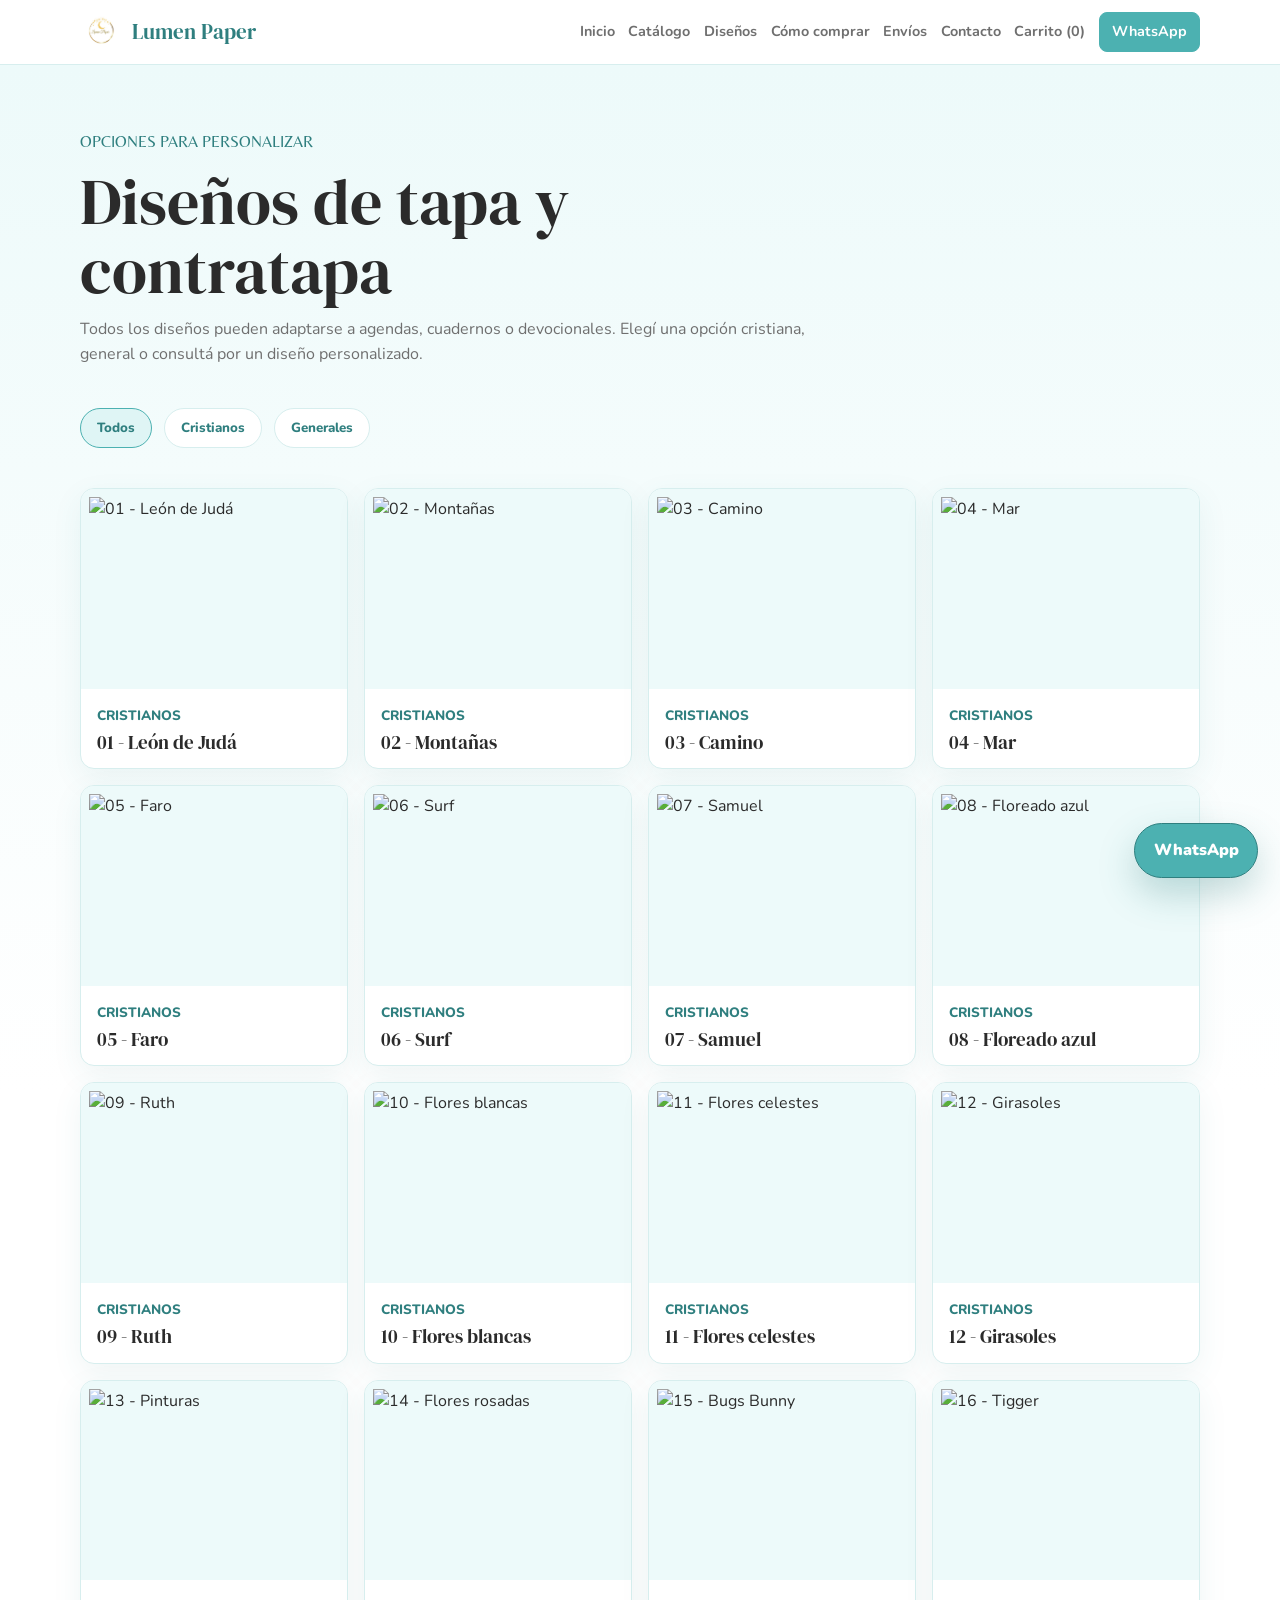
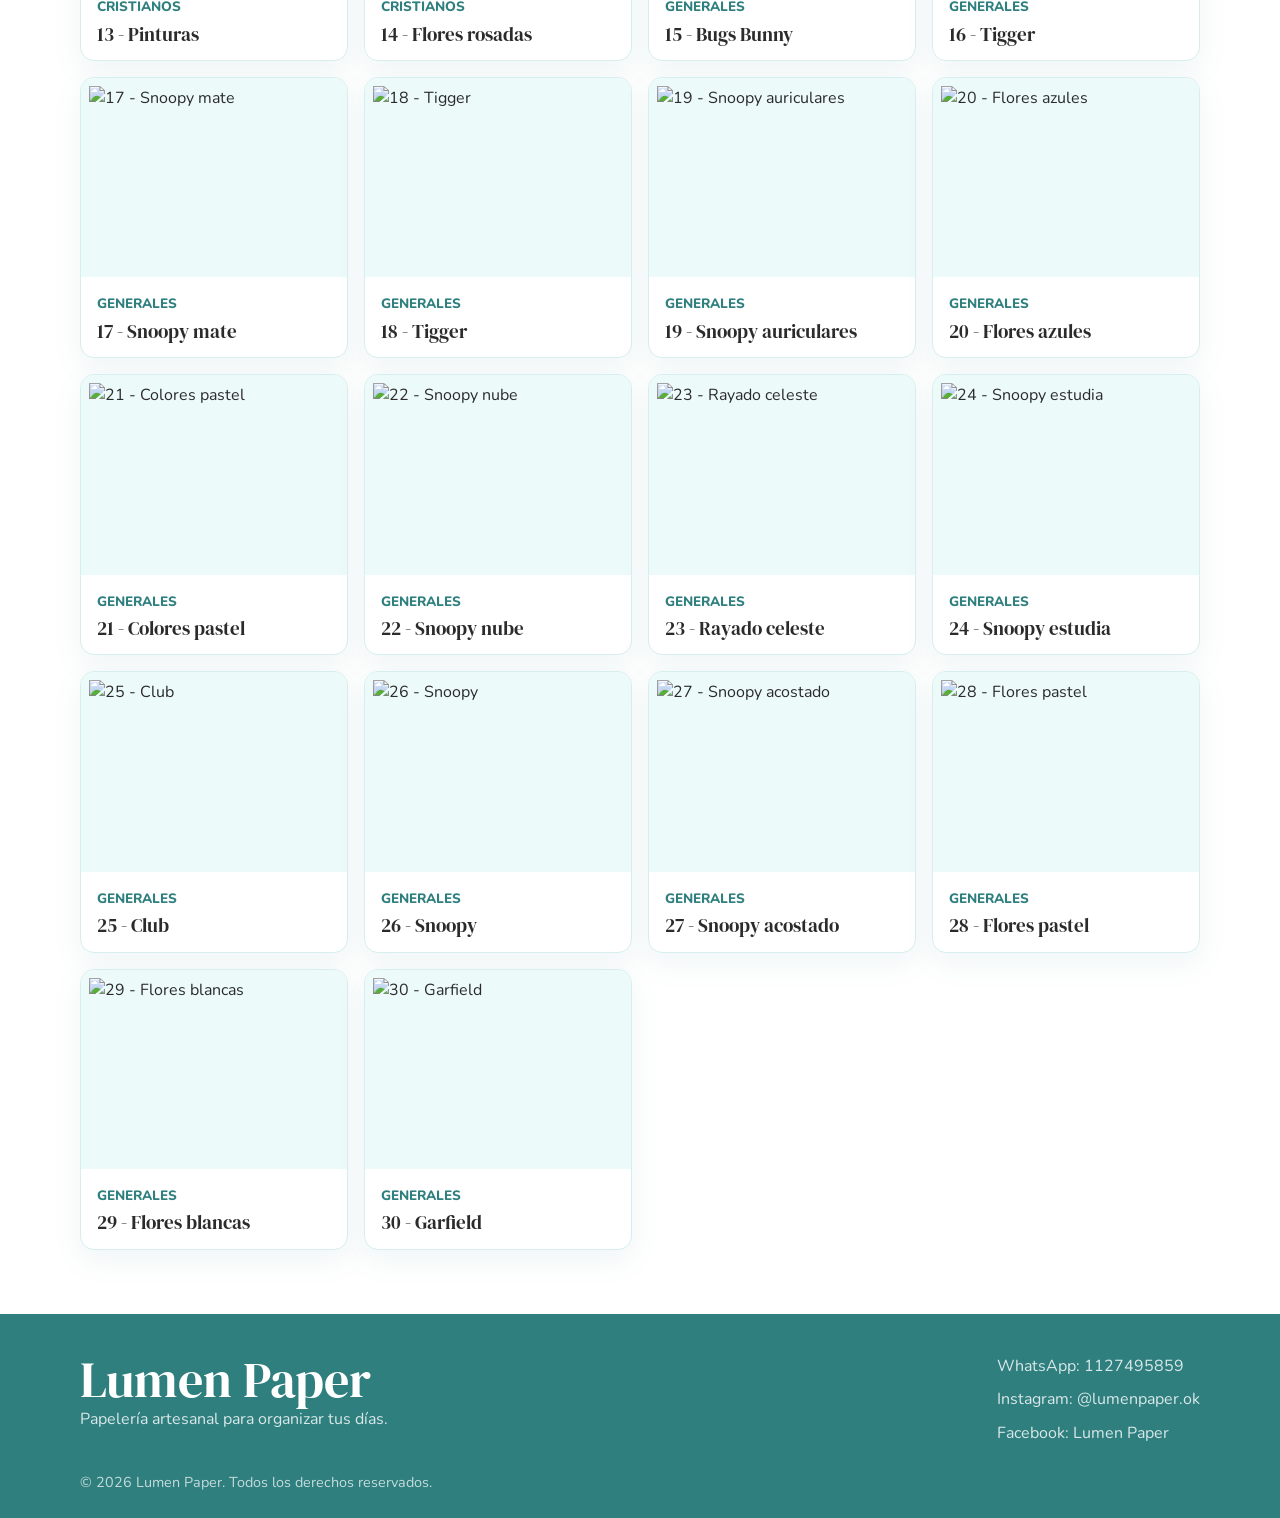
==== disenos.html @ 603aceae "feat(web): agregar disenos, carrito y mejoras de compra" ====
<!DOCTYPE html>
<html lang="es">
  <head>
    <meta charset="UTF-8" />
    <meta name="viewport" content="width=device-width, initial-scale=1.0" />
    <title>Diseños de tapa y contratapa | Lumen Paper</title>
    <meta
      name="description"
      content="Galería de diseños de tapa y contratapa de Lumen Paper para agendas, cuadernos y devocionales personalizados."
    />
    <meta name="author" content="Lumen Paper" />
    <meta property="og:title" content="Diseños de tapa y contratapa | Lumen Paper" />
    <meta
      property="og:description"
      content="Conocé los diseños cristianos y generales disponibles para personalizar productos de Lumen Paper."
    />
    <meta property="og:type" content="website" />
    <meta property="og:image" content="assets/img/marca/logo-lumen-paper.png" />
    <link rel="preconnect" href="https://fonts.googleapis.com" />
    <link rel="preconnect" href="https://fonts.gstatic.com" crossorigin />
    <link
      href="https://fonts.googleapis.com/css2?family=Belleza&family=DM+Serif+Display:ital@0;1&family=Nunito:wght@400;500;600;700&display=swap"
      rel="stylesheet"
    />
    <link rel="icon" href="assets/img/marca/logo-lumen-paper.png" type="image/png" />
    <link rel="stylesheet" href="css/styles.css" />
  </head>
  <body>
    <header class="site-header">
      <div class="container header-content">
        <a class="brand" href="index.html#inicio" aria-label="Ir al inicio">
          <img
            class="brand-logo"
            src="assets/img/marca/logo-lumen-paper.png"
            alt="Logo de Lumen Paper"
          />
          <span>Lumen Paper</span>
        </a>

        <button
          class="nav-toggle"
          id="navToggle"
          type="button"
          aria-label="Abrir menú de navegación"
          aria-expanded="false"
          aria-controls="mainNav"
        >
          ☰
        </button>

        <nav class="main-nav" id="mainNav" aria-label="Navegación principal">
          <a href="index.html#inicio">Inicio</a>
          <a href="index.html#catalogo">Catálogo</a>
          <a href="disenos.html">Diseños</a>
          <a href="index.html#como-comprar">Cómo comprar</a>
          <a href="index.html#envios">Envíos</a>
          <a href="#contacto">Contacto</a>
          <a href="index.html#carrito">Carrito (<span class="cart-count-inline">0</span>)</a>
          <a class="nav-whatsapp" id="headerWhatsapp" href="#" target="_blank" rel="noopener">WhatsApp</a>
        </nav>
      </div>
    </header>

    <main>
      <section class="designs-page-section">
        <div class="container">
          <div class="section-heading">
            <p class="eyebrow">Opciones para personalizar</p>
            <h1>Diseños de tapa y contratapa</h1>
            <p>
              Todos los diseños pueden adaptarse a agendas, cuadernos o devocionales.
              Elegí una opción cristiana, general o consultá por un diseño personalizado.
            </p>
          </div>

          <div class="filters" id="designFilters" aria-label="Filtros por diseño"></div>
          <div class="designs-grid designs-grid-compact" id="designsGrid" aria-live="polite"></div>
        </div>
      </section>
    </main>

    <footer class="site-footer" id="contacto">
      <div class="container footer-content">
        <div>
          <h2>Lumen Paper</h2>
          <p>Papelería artesanal para organizar tus días.</p>
        </div>
        <ul class="footer-links" aria-label="Redes y contacto">
          <li><a id="footerWhatsapp" href="#" target="_blank" rel="noopener">WhatsApp: 1127495859</a></li>
          <li><a href="https://www.instagram.com/lumenpaper.ok" target="_blank" rel="noopener">Instagram: @lumenpaper.ok</a></li>
          <li><a href="https://www.facebook.com/search/top?q=Lumen%20Paper" target="_blank" rel="noopener">Facebook: Lumen Paper</a></li>
        </ul>
      </div>
      <p class="copyright">© 2026 Lumen Paper. Todos los derechos reservados.</p>
    </footer>

    <div
      class="design-lightbox"
      id="designLightbox"
      role="dialog"
      aria-modal="true"
      aria-labelledby="designLightboxTitle"
      aria-hidden="true"
    >
      <div class="design-lightbox-overlay" id="designLightboxOverlay"></div>
      <div class="design-lightbox-panel" role="document">
        <button
          class="modal-close design-lightbox-close"
          id="designLightboxClose"
          type="button"
          aria-label="Cerrar imagen de diseño"
        >
          Cerrar
        </button>
        <img class="design-lightbox-image" id="designLightboxImage" src="" alt="" />
        <div class="design-lightbox-content">
          <p class="product-category" id="designLightboxCategory"></p>
          <h2 id="designLightboxTitle"></h2>
        </div>
      </div>
    </div>

    <a class="floating-whatsapp" id="floatingWhatsapp" href="#" target="_blank" rel="noopener" aria-label="Consultar por WhatsApp">
      WhatsApp
    </a>

    <script src="data/disenos.js"></script>
    <script src="js/main.js"></script>
  </body>
</html>
---- css/styles.css ----
:root {
  --color-primary: #4cb1b1;
  --color-primary-light: #dff5f5;
  --color-primary-soft: #edfafa;
  --color-primary-dark: #2f7f7f;
  --color-background: #ffffff;
  --color-surface: #f8fefe;
  --color-text: #2b2b2b;
  --color-muted: #6f6f6f;
  --color-border: #d7eeee;
  --color-warm: #f9efe8;
  --font-title: "DM Serif Display", Georgia, serif;
  --font-accent: "Belleza", Arial, sans-serif;
  --font-body: "Nunito", Arial, sans-serif;
  --space-xs: 0.5rem;
  --space-sm: 0.75rem;
  --space-md: 1rem;
  --space-lg: 1.5rem;
  --space-xl: 2.5rem;
  --space-xxl: 4rem;
  --radius-sm: 8px;
  --radius-md: 14px;
  --shadow-soft: 0 18px 45px rgba(47, 127, 127, 0.12);
}

* {
  box-sizing: border-box;
  margin: 0;
  padding: 0;
}

html {
  scroll-behavior: smooth;
}

body {
  background: var(--color-background);
  color: var(--color-text);
  font-family: var(--font-body);
  line-height: 1.6;
}

img {
  display: block;
  max-width: 100%;
}

a {
  color: inherit;
  text-decoration: none;
}

.container {
  width: min(1120px, calc(100% - 32px));
  margin: 0 auto;
}

.site-header {
  position: sticky;
  top: 0;
  z-index: 10;
  background: rgba(255, 255, 255, 0.94);
  border-bottom: 1px solid var(--color-border);
  backdrop-filter: blur(12px);
}

.header-content {
  display: flex;
  align-items: center;
  justify-content: space-between;
  gap: var(--space-md);
  min-height: 64px;
}

.brand {
  flex-shrink: 0;
  display: inline-flex;
  align-items: center;
  gap: var(--space-sm);
  color: var(--color-primary-dark);
  font-family: var(--font-title);
  font-size: 1.32rem;
  line-height: 1;
  white-space: nowrap;
}

.brand-logo {
  width: 40px;
  height: 40px;
  object-fit: contain;
}

.main-nav {
  flex: 1;
  display: flex;
  align-items: center;
  justify-content: flex-end;
  gap: 0.85rem;
  color: var(--color-muted);
  font-size: 0.9rem;
  font-weight: 700;
  white-space: nowrap;
}

.main-nav a:hover,
.main-nav a:focus,
.nav-cart-button:hover,
.nav-cart-button:focus {
  color: var(--color-primary-dark);
}

.nav-cart-button {
  display: inline-flex;
  align-items: center;
  justify-content: center;
  min-height: 36px;
  padding: 0.45rem 0.75rem;
  border: 1px solid var(--color-border);
  border-radius: var(--radius-sm);
  background: #ffffff;
  color: var(--color-primary-dark);
  cursor: pointer;
  font-family: var(--font-body);
  font-size: 0.9rem;
  font-weight: 800;
  line-height: 1.2;
  white-space: nowrap;
}

.nav-cart-button:hover,
.nav-cart-button:focus {
  border-color: var(--color-primary);
  background: var(--color-primary-soft);
}

.nav-whatsapp {
  display: inline-flex;
  align-items: center;
  justify-content: center;
  min-height: 36px;
  padding: 0.45rem 0.75rem;
  border: 1px solid var(--color-primary);
  border-radius: var(--radius-sm);
  background: var(--color-primary);
  color: #ffffff;
}

.nav-whatsapp:hover,
.nav-whatsapp:focus {
  background: var(--color-primary-dark);
  color: #ffffff;
}

.nav-toggle {
  display: none;
  min-width: 44px;
  min-height: 44px;
  border: 1px solid var(--color-border);
  border-radius: var(--radius-sm);
  background: #ffffff;
  color: var(--color-primary-dark);
  cursor: pointer;
  font-size: 1.6rem;
  line-height: 1;
}

.nav-toggle:hover,
.nav-toggle:focus {
  border-color: var(--color-primary);
  background: var(--color-primary-soft);
}

.button {
  display: inline-flex;
  align-items: center;
  justify-content: center;
  min-height: 46px;
  padding: 0.75rem 1.25rem;
  border: 1px solid var(--color-primary);
  border-radius: var(--radius-sm);
  background: var(--color-primary);
  color: #ffffff;
  font-weight: 800;
  line-height: 1.2;
  text-align: center;
  transition: transform 0.2s ease, box-shadow 0.2s ease, background 0.2s ease;
}

.button:hover,
.button:focus {
  background: var(--color-primary-dark);
  box-shadow: var(--shadow-soft);
  transform: translateY(-1px);
}

.button-secondary {
  background: #ffffff;
  color: var(--color-primary-dark);
}

.button-secondary:hover,
.button-secondary:focus {
  background: var(--color-primary-soft);
}

.button-small {
  min-height: 40px;
  padding: 0.55rem 0.9rem;
  font-size: 0.92rem;
}

.hero {
  background: linear-gradient(180deg, var(--color-primary-soft), #ffffff);
  padding: var(--space-xxl) 0;
}

.hero-content {
  display: grid;
  grid-template-columns: 1.05fr 0.95fr;
  align-items: center;
  gap: var(--space-xl);
}

.eyebrow {
  margin-bottom: var(--space-sm);
  color: var(--color-primary-dark);
  font-family: var(--font-accent);
  font-size: 1rem;
  letter-spacing: 0;
  text-transform: uppercase;
}

h1,
h2,
h3 {
  color: var(--color-text);
  font-family: var(--font-title);
  font-weight: 400;
  line-height: 1.08;
}

h1 {
  max-width: 720px;
  font-size: clamp(2.65rem, 7vw, 5.8rem);
}

h2 {
  font-size: clamp(2rem, 4vw, 3.1rem);
}

h3 {
  font-size: 1.55rem;
}

.hero-description {
  max-width: 650px;
  margin-top: var(--space-lg);
  color: var(--color-muted);
  font-size: 1.15rem;
}

.hero-actions {
  display: flex;
  flex-wrap: wrap;
  gap: var(--space-md);
  margin-top: var(--space-xl);
}

.hero-image-wrap {
  overflow: hidden;
  border: 1px solid var(--color-border);
  border-radius: var(--radius-md);
  background: var(--color-warm);
  box-shadow: var(--shadow-soft);
}

.hero-image {
  width: 100%;
  aspect-ratio: 4 / 5;
  object-fit: cover;
}

.designs-section,
.designs-summary-section,
.designs-page-section,
.catalog-section,
.custom-section,
.buy-section,
.shipping-section,
.about-section {
  padding: var(--space-xxl) 0;
}

.section-heading {
  max-width: 760px;
  margin-bottom: var(--space-xl);
}

.section-heading p:last-child {
  margin-top: var(--space-sm);
  color: var(--color-muted);
}

.filters {
  display: flex;
  flex-wrap: wrap;
  gap: var(--space-sm);
  margin-bottom: var(--space-xl);
}

.filter-button {
  min-height: 40px;
  padding: 0.55rem 1rem;
  border: 1px solid var(--color-border);
  border-radius: 999px;
  background: #ffffff;
  color: var(--color-primary-dark);
  cursor: pointer;
  font-family: var(--font-body);
  font-weight: 800;
}

.filter-button.active,
.filter-button:hover,
.filter-button:focus {
  border-color: var(--color-primary);
  background: var(--color-primary-light);
}

.designs-grid,
.products-grid {
  display: grid;
  grid-template-columns: repeat(3, minmax(0, 1fr));
  gap: var(--space-lg);
}

.design-card,
.product-card {
  display: flex;
  flex-direction: column;
  overflow: hidden;
  border: 1px solid var(--color-border);
  border-radius: var(--radius-md);
  background: #ffffff;
  cursor: pointer;
  box-shadow: 0 10px 30px rgba(47, 127, 127, 0.08);
  transition: border-color 0.2s ease, box-shadow 0.2s ease, transform 0.2s ease;
}

.design-card:hover,
.product-card:hover,
.product-card:focus {
  border-color: var(--color-primary);
  box-shadow: var(--shadow-soft);
  outline: none;
  transform: translateY(-2px);
}

.design-image,
.product-image {
  width: 100%;
  aspect-ratio: 4 / 3;
  background: var(--color-primary-soft);
  object-fit: cover;
}

.design-image {
  aspect-ratio: 3 / 4;
  object-fit: contain;
  padding: var(--space-sm);
}

.design-content,
.product-content {
  display: flex;
  flex: 1;
  flex-direction: column;
  gap: var(--space-sm);
  padding: var(--space-lg);
}

.product-category {
  color: var(--color-primary-dark);
  font-size: 0.85rem;
  font-weight: 800;
  text-transform: uppercase;
}

.product-description {
  color: var(--color-muted);
}

.product-price {
  margin-top: auto;
  color: var(--color-text);
  font-weight: 800;
}

.product-card .button {
  margin-top: var(--space-sm);
  width: 100%;
}

.design-content p:last-child {
  color: var(--color-muted);
}

.designs-summary-section {
  background: linear-gradient(180deg, #ffffff, var(--color-primary-soft));
}

.designs-summary {
  display: flex;
  align-items: center;
  justify-content: space-between;
  gap: var(--space-xl);
  padding: var(--space-xl);
  border: 1px solid var(--color-border);
  border-radius: var(--radius-md);
  background: rgba(255, 255, 255, 0.9);
  box-shadow: 0 10px 28px rgba(47, 127, 127, 0.07);
}

.designs-summary div {
  max-width: 760px;
}

.designs-summary p:not(.eyebrow) {
  margin-top: var(--space-sm);
  color: var(--color-muted);
}

.designs-summary .button {
  flex-shrink: 0;
}

.designs-page-section {
  background: linear-gradient(180deg, var(--color-primary-soft), #ffffff 36%);
}

.designs-page-section h1 {
  font-size: clamp(2.3rem, 5vw, 4.2rem);
}

.designs-grid-compact {
  grid-template-columns: repeat(4, minmax(0, 1fr));
  gap: var(--space-md);
}

.designs-grid-compact .design-image {
  aspect-ratio: 4 / 3;
  padding: var(--space-xs);
}

.designs-grid-compact .design-content {
  gap: 0.35rem;
  padding: var(--space-md);
}

.designs-grid-compact .design-content h3 {
  font-size: 1.18rem;
}

.designs-grid-compact .design-content p:last-child {
  display: none;
}

.cart-items {
  display: grid;
  gap: var(--space-md);
}

.empty-cart,
.cart-item,
.cart-summary,
.shipping-card {
  border: 1px solid var(--color-border);
  border-radius: var(--radius-md);
  background: rgba(255, 255, 255, 0.92);
  box-shadow: 0 10px 28px rgba(47, 127, 127, 0.07);
}

.empty-cart,
.cart-item,
.cart-summary {
  padding: var(--space-lg);
}

.empty-cart p,
.cart-item p,
.cart-note {
  color: var(--color-muted);
}

.cart-item {
  display: flex;
  justify-content: space-between;
  gap: var(--space-md);
}

.cart-item h3 {
  margin-bottom: var(--space-sm);
  font-size: 1.35rem;
}

.cart-remove-button {
  align-self: start;
}

.cart-summary {
  display: grid;
  gap: var(--space-md);
}

.cart-total {
  color: var(--color-primary-dark);
  font-size: 1.2rem;
  font-weight: 900;
}

.checkout-form {
  display: grid;
  gap: var(--space-sm);
  padding-top: var(--space-md);
  border-top: 1px solid var(--color-border);
}

.checkout-form h3 {
  font-size: 1.35rem;
}

.checkout-form-hidden {
  display: none;
}

.checkout-form label,
.select-option,
.quantity-option {
  display: grid;
  gap: 0.35rem;
  color: var(--color-primary-dark);
  font-weight: 800;
}

.checkout-form input,
.select-option select,
.quantity-option input {
  width: 100%;
  min-height: 44px;
  padding: 0.65rem 0.75rem;
  border: 1px solid var(--color-border);
  border-radius: var(--radius-sm);
  background: #ffffff;
  color: var(--color-text);
  font-family: var(--font-body);
  font-size: 1rem;
}

.checkout-form input:focus,
.select-option select:focus,
.quantity-option input:focus {
  border-color: var(--color-primary);
  outline: 2px solid var(--color-primary-light);
}

.form-message {
  min-height: 1.5rem;
  color: var(--color-primary-dark);
  font-weight: 800;
}

.cart-modal {
  position: fixed;
  inset: 0;
  z-index: 32;
  display: none;
}

.cart-modal.is-open {
  display: block;
}

.cart-modal-overlay {
  position: absolute;
  inset: 0;
  background: rgba(43, 43, 43, 0.42);
}

.cart-modal-panel {
  position: absolute;
  top: 0;
  right: 0;
  z-index: 1;
  width: min(520px, 100%);
  height: 100%;
  overflow: auto;
  border-left: 1px solid var(--color-border);
  background: #ffffff;
  box-shadow: -18px 0 48px rgba(43, 43, 43, 0.18);
}

.cart-modal-body {
  display: grid;
  gap: var(--space-lg);
  padding: 0 var(--space-lg) var(--space-lg);
}

.cart-modal-heading {
  display: grid;
  gap: var(--space-xs);
}

.cart-modal-heading p:last-child {
  color: var(--color-muted);
}

.cart-actions {
  display: flex;
  flex-wrap: wrap;
  gap: var(--space-sm);
}

.modal-open {
  overflow: hidden;
}

.modal {
  position: fixed;
  inset: 0;
  z-index: 30;
  display: none;
  padding: var(--space-lg);
}

.modal.is-open {
  display: grid;
  place-items: center;
}

.modal-overlay {
  position: absolute;
  inset: 0;
  background: rgba(43, 43, 43, 0.42);
}

.modal-panel {
  position: relative;
  z-index: 1;
  width: min(1040px, 100%);
  max-height: min(88vh, 860px);
  overflow: auto;
  border: 1px solid var(--color-border);
  border-radius: var(--radius-md);
  background: #ffffff;
  box-shadow: 0 24px 70px rgba(43, 43, 43, 0.22);
}

.modal-close {
  position: sticky;
  top: var(--space-md);
  z-index: 2;
  display: block;
  margin: var(--space-md) var(--space-md) 0 auto;
  min-height: 40px;
  padding: 0.5rem 0.85rem;
  border: 1px solid var(--color-border);
  border-radius: var(--radius-sm);
  background: var(--color-primary-soft);
  color: var(--color-primary-dark);
  cursor: pointer;
  font-family: var(--font-body);
  font-weight: 800;
}

.modal-close:hover,
.modal-close:focus {
  border-color: var(--color-primary);
  background: var(--color-primary-light);
}

.modal-body {
  padding: 0 var(--space-xl) var(--space-xl);
}

.modal-layout {
  display: grid;
  grid-template-columns: 0.95fr 1.05fr;
  gap: var(--space-xl);
  align-items: start;
}

.modal-gallery {
  display: grid;
  gap: var(--space-md);
}

.modal-main-image {
  width: 100%;
  aspect-ratio: 4 / 5;
  border: 1px solid var(--color-border);
  border-radius: var(--radius-md);
  background: var(--color-primary-soft);
  object-fit: cover;
}

.modal-thumbnails {
  display: grid;
  grid-template-columns: repeat(5, minmax(0, 1fr));
  gap: var(--space-xs);
}

.modal-thumbnail {
  overflow: hidden;
  padding: 0;
  border: 2px solid transparent;
  border-radius: var(--radius-sm);
  background: var(--color-primary-soft);
  cursor: pointer;
}

.modal-thumbnail.active,
.modal-thumbnail:hover,
.modal-thumbnail:focus {
  border-color: var(--color-primary);
}

.modal-thumbnail img {
  width: 100%;
  aspect-ratio: 1;
  object-fit: cover;
}

.modal-detail {
  display: grid;
  gap: var(--space-md);
}

.product-options {
  display: grid;
  gap: var(--space-md);
  padding: var(--space-lg);
  border: 1px solid var(--color-border);
  border-radius: var(--radius-md);
  background: var(--color-surface);
}

.option-group {
  display: grid;
  gap: var(--space-sm);
  border: 0;
}

.option-group legend {
  margin-bottom: var(--space-sm);
  color: var(--color-primary-dark);
  font-weight: 900;
}

.radio-option {
  display: flex;
  align-items: center;
  gap: var(--space-sm);
  min-height: 42px;
  padding: 0.6rem 0.75rem;
  border: 1px solid var(--color-border);
  border-radius: var(--radius-sm);
  background: #ffffff;
  color: var(--color-text);
  font-weight: 700;
}

.radio-option input {
  accent-color: var(--color-primary);
}

.price-box {
  display: grid;
  gap: 0.25rem;
  padding: var(--space-md);
  border-radius: var(--radius-sm);
  background: #ffffff;
  color: var(--color-text);
  font-weight: 900;
}

.modal-description {
  color: var(--color-muted);
}

.modal-info-block {
  padding-top: var(--space-md);
  border-top: 1px solid var(--color-border);
}

.modal-info-block h3 {
  margin-bottom: var(--space-xs);
  font-size: 1.25rem;
}

.modal-info-block ul {
  display: grid;
  gap: 0.25rem;
  padding-left: 1.1rem;
  color: var(--color-muted);
}

.modal-info-block p {
  color: var(--color-muted);
}

.modal-buy-button {
  width: fit-content;
}

.add-cart-modal {
  position: fixed;
  inset: 0;
  z-index: 34;
  display: none;
  padding: var(--space-lg);
}

.add-cart-modal.is-open {
  display: grid;
  place-items: center;
}

.add-cart-modal-overlay {
  position: absolute;
  inset: 0;
  background: rgba(43, 43, 43, 0.34);
}

.add-cart-modal-panel {
  position: relative;
  z-index: 1;
  display: grid;
  gap: var(--space-lg);
  width: min(420px, 100%);
  padding: var(--space-xl);
  border: 1px solid var(--color-border);
  border-radius: var(--radius-md);
  background: #ffffff;
  box-shadow: 0 22px 62px rgba(43, 43, 43, 0.2);
  text-align: center;
}

.add-cart-modal-panel h2 {
  color: var(--color-primary-dark);
  font-size: clamp(1.65rem, 5vw, 2.25rem);
}

.add-cart-modal-actions {
  display: grid;
  grid-template-columns: 1fr 1fr;
  gap: var(--space-sm);
}

.design-lightbox {
  position: fixed;
  inset: 0;
  z-index: 35;
  display: none;
  padding: var(--space-lg);
}

.design-lightbox.is-open {
  display: grid;
  place-items: center;
}

.design-lightbox-overlay {
  position: absolute;
  inset: 0;
  background: rgba(43, 43, 43, 0.46);
}

.design-lightbox-panel {
  position: relative;
  z-index: 1;
  display: grid;
  width: min(760px, 100%);
  max-height: 90vh;
  overflow: auto;
  border: 1px solid var(--color-border);
  border-radius: var(--radius-md);
  background: #ffffff;
  box-shadow: 0 24px 70px rgba(43, 43, 43, 0.24);
}

.design-lightbox-close {
  position: absolute;
  top: var(--space-md);
  right: var(--space-md);
  margin: 0;
}

.design-lightbox-image {
  width: 100%;
  max-height: 72vh;
  padding: var(--space-lg);
  background: var(--color-primary-soft);
  object-fit: contain;
}

.design-lightbox-content {
  display: grid;
  gap: var(--space-xs);
  padding: 0 var(--space-lg) var(--space-lg);
}

.custom-section {
  background: linear-gradient(180deg, #ffffff, var(--color-primary-soft));
}

.custom-content {
  display: grid;
  grid-template-columns: 1fr 1fr;
  gap: var(--space-xl);
  align-items: center;
}

.custom-text {
  display: grid;
  gap: var(--space-md);
}

.custom-text p {
  color: var(--color-muted);
}

.custom-text .button {
  width: fit-content;
  margin-top: var(--space-sm);
}

.custom-options {
  display: grid;
  grid-template-columns: repeat(2, minmax(0, 1fr));
  gap: var(--space-md);
}

.custom-option {
  min-height: 92px;
  display: flex;
  align-items: center;
  padding: var(--space-lg);
  border: 1px solid var(--color-border);
  border-radius: var(--radius-md);
  background: rgba(255, 255, 255, 0.86);
  color: var(--color-primary-dark);
  font-weight: 800;
  box-shadow: 0 10px 28px rgba(47, 127, 127, 0.07);
}

.floating-whatsapp {
  position: fixed;
  right: 22px;
  bottom: 22px;
  z-index: 20;
  display: inline-flex;
  align-items: center;
  justify-content: center;
  min-height: 52px;
  padding: 0.85rem 1.15rem;
  border: 1px solid var(--color-primary-dark);
  border-radius: 999px;
  background: var(--color-primary);
  color: #ffffff;
  font-weight: 900;
  box-shadow: 0 16px 36px rgba(47, 127, 127, 0.28);
  transition: transform 0.2s ease, background 0.2s ease, box-shadow 0.2s ease;
}

.floating-whatsapp:hover,
.floating-whatsapp:focus {
  background: var(--color-primary-dark);
  box-shadow: 0 18px 44px rgba(47, 127, 127, 0.34);
  outline: none;
  transform: translateY(-2px);
}

.buy-section {
  background: #ffffff;
}

.buy-steps {
  display: grid;
  grid-template-columns: repeat(5, minmax(0, 1fr));
  gap: var(--space-md);
}

.buy-step {
  display: grid;
  align-content: start;
  gap: var(--space-sm);
  min-height: 260px;
  padding: var(--space-lg);
  border: 1px solid var(--color-border);
  border-radius: var(--radius-md);
  background: var(--color-surface);
  box-shadow: 0 10px 28px rgba(47, 127, 127, 0.07);
}

.buy-step-number {
  display: inline-flex;
  align-items: center;
  justify-content: center;
  width: 42px;
  height: 42px;
  border-radius: 50%;
  background: var(--color-primary);
  color: #ffffff;
  font-weight: 900;
}

.buy-step h3 {
  font-size: 1.22rem;
}

.buy-step p {
  color: var(--color-muted);
}

.buy-section-button {
  margin-top: var(--space-xl);
}

.shipping-section {
  background: linear-gradient(180deg, #ffffff, var(--color-primary-soft));
}

.shipping-options {
  display: grid;
  grid-template-columns: repeat(2, minmax(0, 1fr));
  gap: var(--space-lg);
}

.shipping-card {
  display: grid;
  gap: var(--space-sm);
  padding: var(--space-lg);
}

.shipping-card h3 {
  color: var(--color-primary-dark);
  font-size: 1.4rem;
}

.shipping-card p {
  color: var(--color-muted);
}

.about-section {
  background: var(--color-surface);
}

.about-content {
  display: grid;
  grid-template-columns: 0.8fr 1.2fr;
  gap: var(--space-xl);
  align-items: start;
}

.about-content p:last-child {
  color: var(--color-muted);
  font-size: 1.1rem;
}

.site-footer {
  padding: var(--space-xl) 0 var(--space-lg);
  background: var(--color-primary-dark);
  color: #ffffff;
}

.footer-content {
  display: flex;
  justify-content: space-between;
  gap: var(--space-xl);
}

.footer-content h2 {
  color: #ffffff;
}

.footer-content p,
.footer-links {
  color: rgba(255, 255, 255, 0.82);
}

.footer-links {
  display: grid;
  gap: var(--space-xs);
  list-style: none;
}

.footer-links a:hover,
.footer-links a:focus {
  color: #ffffff;
  text-decoration: underline;
}

.copyright {
  width: min(1120px, calc(100% - 32px));
  margin: var(--space-lg) auto 0;
  color: rgba(255, 255, 255, 0.72);
  font-size: 0.9rem;
}

@media (max-width: 900px) {
  .header-content {
    display: grid;
    grid-template-columns: 1fr auto;
    padding: var(--space-md) 0;
  }

  .nav-toggle {
    display: inline-flex;
    align-items: center;
    justify-content: center;
  }

  .main-nav {
    grid-column: 1 / -1;
    display: none;
    width: 100%;
    padding: var(--space-md);
    border: 1px solid var(--color-border);
    border-radius: var(--radius-md);
    background: #ffffff;
    box-shadow: var(--shadow-soft);
    white-space: normal;
  }

  .main-nav.is-open {
    display: grid;
    gap: var(--space-sm);
  }

  .nav-cart-button,
  .nav-whatsapp {
    width: 100%;
  }

  .hero-content,
  .custom-content,
  .about-content,
  .modal-layout {
    grid-template-columns: 1fr;
  }

  .designs-grid,
  .products-grid {
    grid-template-columns: repeat(2, minmax(0, 1fr));
  }

  .designs-grid-compact {
    grid-template-columns: repeat(3, minmax(0, 1fr));
  }

  .designs-summary {
    align-items: flex-start;
    flex-direction: column;
  }

  .buy-steps {
    grid-template-columns: repeat(2, minmax(0, 1fr));
  }

  .buy-step {
    min-height: auto;
  }
}

@media (max-width: 620px) {
  .container {
    width: min(100% - 24px, 1120px);
  }

  .hero,
  .designs-section,
  .designs-summary-section,
  .designs-page-section,
  .catalog-section,
  .custom-section,
  .buy-section,
  .shipping-section,
  .about-section {
    padding: 3rem 0;
  }

  .brand {
    font-size: 1.35rem;
  }

  .hero-actions,
  .footer-content {
    flex-direction: column;
  }

  .designs-grid,
  .products-grid {
    grid-template-columns: 1fr;
  }

  .designs-grid-compact {
    grid-template-columns: repeat(2, minmax(0, 1fr));
  }

  .designs-summary {
    padding: var(--space-lg);
  }

  .designs-summary .button {
    width: 100%;
  }

  .cart-item {
    flex-direction: column;
  }

  .cart-remove-button,
  .checkout-form .button,
  .cart-actions .button {
    width: 100%;
  }

  .cart-modal-panel {
    width: 100%;
  }

  .cart-modal-body {
    padding: 0 var(--space-md) 6rem;
  }

  .shipping-options {
    grid-template-columns: 1fr;
  }

  .modal {
    padding: var(--space-sm);
  }

  .modal-panel {
    max-height: 92vh;
  }

  .modal-body {
    padding: 0 var(--space-md) var(--space-md);
  }

  .modal-thumbnails {
    grid-template-columns: repeat(4, minmax(0, 1fr));
  }

  .modal-buy-button {
    width: 100%;
  }

  .add-cart-modal {
    padding: var(--space-sm);
  }

  .add-cart-modal-panel {
    padding: var(--space-lg);
  }

  .add-cart-modal-actions {
    grid-template-columns: 1fr;
  }

  .design-lightbox {
    padding: var(--space-sm);
  }

  .design-lightbox-image {
    max-height: 68vh;
    padding: var(--space-md);
  }

  .custom-options {
    grid-template-columns: 1fr;
  }

  .custom-text .button {
    width: 100%;
  }

  .buy-steps {
    grid-template-columns: 1fr;
  }

  .buy-section-button {
    width: 100%;
  }

  .floating-whatsapp {
    right: 14px;
    bottom: 14px;
    min-height: 48px;
    padding: 0.75rem 1rem;
    font-size: 0.95rem;
  }
}
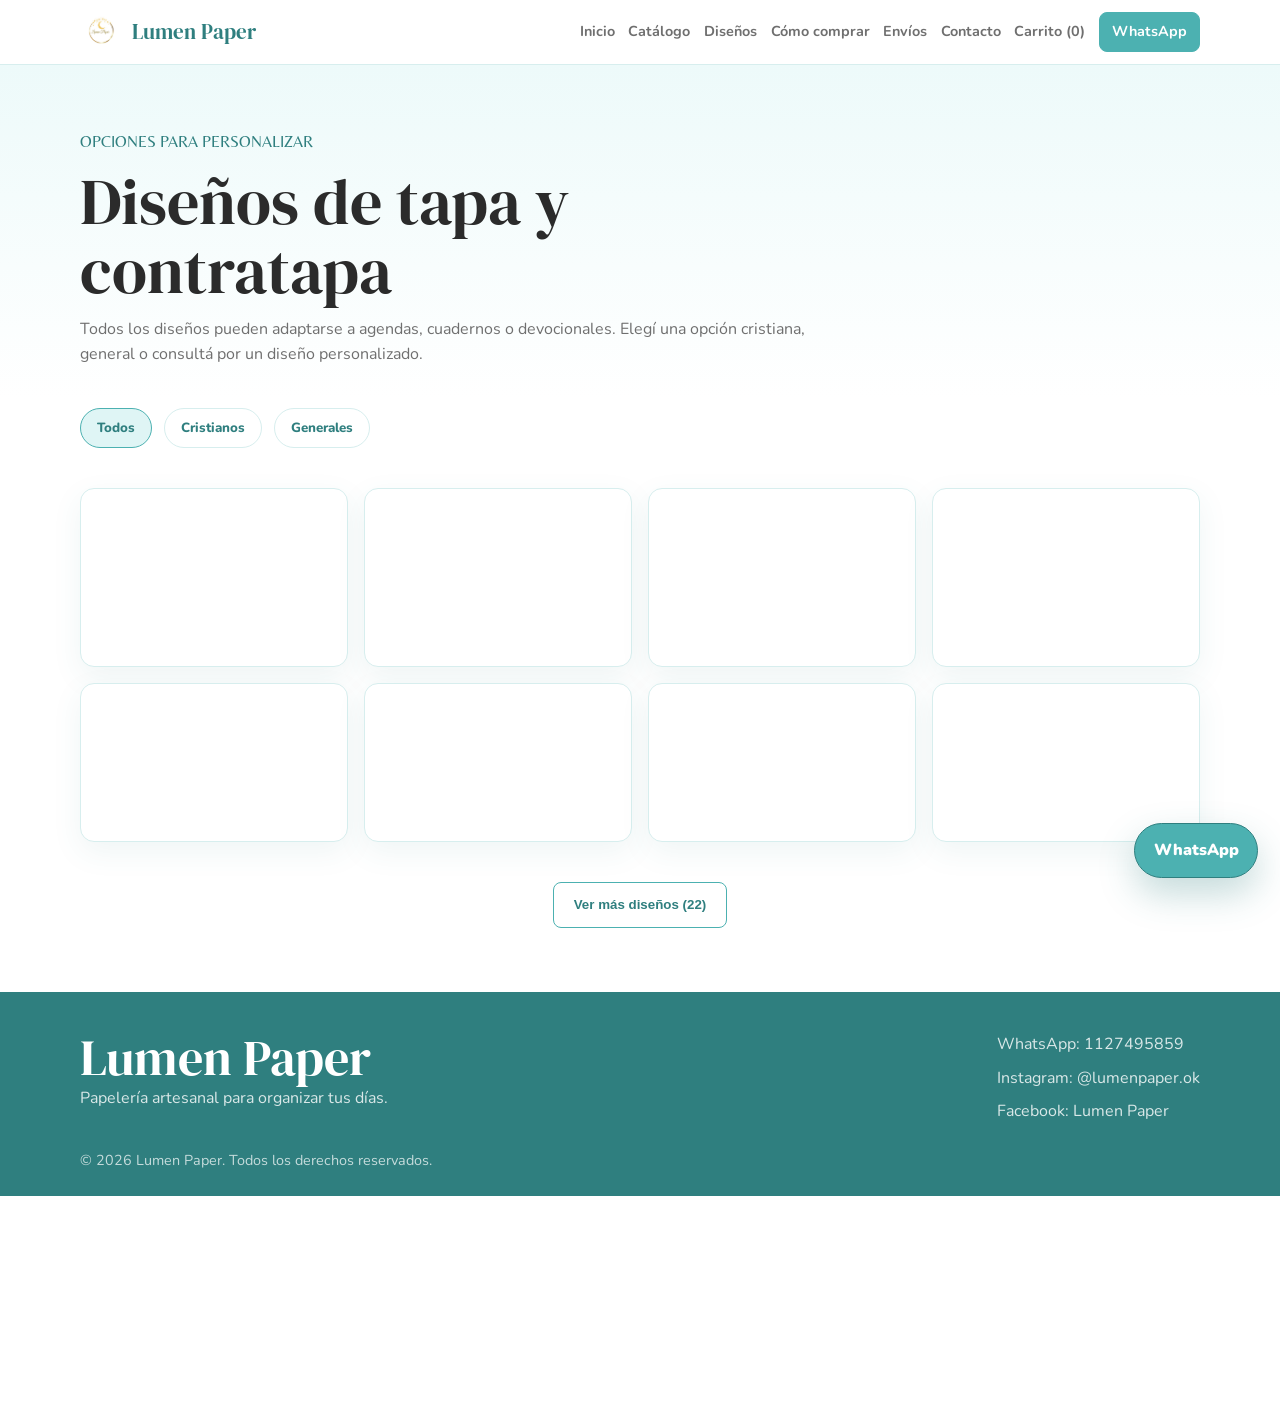
==== commit e85e5275: "perf(web): optimizar carga de imagenes" ====
--- a/disenos.html
+++ b/disenos.html
@@ -33,6 +33,7 @@
             class="brand-logo"
             src="assets/img/marca/logo-lumen-paper.png"
             alt="Logo de Lumen Paper"
+            decoding="async"
           />
           <span>Lumen Paper</span>
         </a>
@@ -75,6 +76,11 @@
 
           <div class="filters" id="designFilters" aria-label="Filtros por diseño"></div>
           <div class="designs-grid designs-grid-compact" id="designsGrid" aria-live="polite"></div>
+          <div class="designs-more">
+            <button class="button button-secondary" id="showMoreDesignsButton" type="button" hidden>
+              Ver más diseños
+            </button>
+          </div>
         </div>
       </section>
     </main>
@@ -112,7 +118,7 @@
         >
           Cerrar
         </button>
-        <img class="design-lightbox-image" id="designLightboxImage" src="" alt="" />
+        <img class="design-lightbox-image" id="designLightboxImage" src="" alt="" decoding="async" />
         <div class="design-lightbox-content">
           <p class="product-category" id="designLightboxCategory"></p>
           <h2 id="designLightboxTitle"></h2>
--- a/css/styles.css
+++ b/css/styles.css
@@ -42,6 +42,7 @@
 
 img {
   display: block;
+  height: auto;
   max-width: 100%;
 }
 
@@ -336,6 +337,8 @@
 
 .design-card,
 .product-card {
+  content-visibility: auto;
+  contain-intrinsic-size: 520px;
   display: flex;
   flex-direction: column;
   overflow: hidden;
@@ -462,6 +465,16 @@
 }
 
 .designs-grid-compact .design-content p:last-child {
+  display: none;
+}
+
+.designs-more {
+  display: flex;
+  justify-content: center;
+  margin-top: var(--space-xl);
+}
+
+.designs-more .button[hidden] {
   display: none;
 }
 
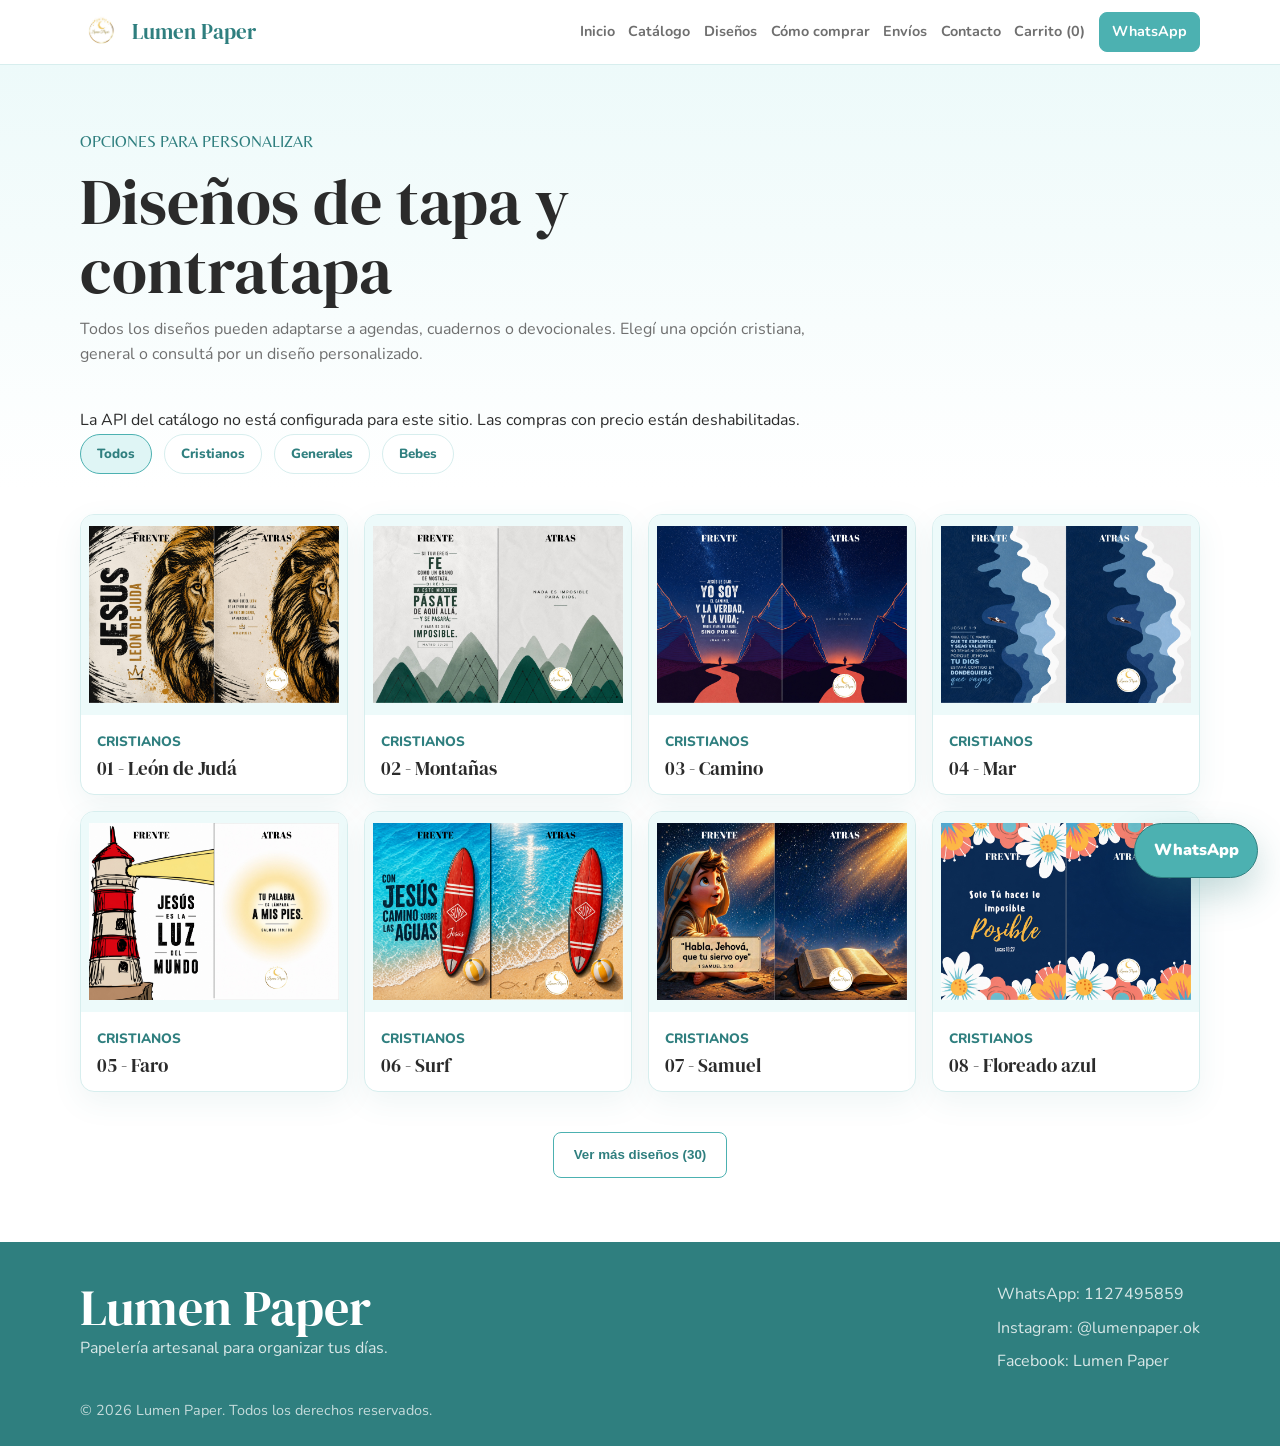
==== commit cb18853f: "feat: prepare frontend for production with payments disabled" ====
--- a/disenos.html
+++ b/disenos.html
@@ -1,6 +1,8 @@
 <!DOCTYPE html>
 <html lang="es">
   <head>
+  <base href="/" />
+  <link rel="canonical" href="https://www.lumenpaper.com.ar/disenos.html" />
     <meta charset="UTF-8" />
     <meta name="viewport" content="width=device-width, initial-scale=1.0" />
     <title>Diseños de tapa y contratapa | Lumen Paper</title>
@@ -33,6 +35,9 @@
             class="brand-logo"
             src="assets/img/marca/logo-lumen-paper.png"
             alt="Logo de Lumen Paper"
+            width="2750"
+            height="2750"
+            loading="eager"
             decoding="async"
           />
           <span>Lumen Paper</span>
@@ -55,7 +60,7 @@
           <a href="disenos.html">Diseños</a>
           <a href="index.html#como-comprar">Cómo comprar</a>
           <a href="index.html#envios">Envíos</a>
-          <a href="#contacto">Contacto</a>
+          <a href="disenos.html#contacto">Contacto</a>
           <a href="index.html#carrito">Carrito (<span class="cart-count-inline">0</span>)</a>
           <a class="nav-whatsapp" id="headerWhatsapp" href="#" target="_blank" rel="noopener">WhatsApp</a>
         </nav>
@@ -74,6 +79,9 @@
             </p>
           </div>
 
+          <p id="cartStatus" role="status" aria-live="polite"></p>
+          <p id="catalogStatus" role="status" aria-live="polite"></p>
+          <button class="button button-secondary" id="catalogRetryButton" type="button" hidden>Reintentar conexión</button>
           <div class="filters" id="designFilters" aria-label="Filtros por diseño"></div>
           <div class="designs-grid designs-grid-compact" id="designsGrid" aria-live="polite"></div>
           <div class="designs-more">
@@ -118,7 +126,15 @@
         >
           Cerrar
         </button>
-        <img class="design-lightbox-image" id="designLightboxImage" src="" alt="" decoding="async" />
+        <img
+          class="design-lightbox-image"
+          id="designLightboxImage"
+          src=""
+          alt=""
+          width="3508"
+          height="2480"
+          decoding="async"
+        />
         <div class="design-lightbox-content">
           <p class="product-category" id="designLightboxCategory"></p>
           <h2 id="designLightboxTitle"></h2>
@@ -130,7 +146,13 @@
       WhatsApp
     </a>
 
+    <script src="data/productos.js"></script>
     <script src="data/disenos.js"></script>
+    <script src="js/config.js"></script>
+    <script src="js/api.js"></script>
+    <script src="js/catalog.js"></script>
+    <script src="js/cart-storage.js"></script>
+    <script src="js/orders.js"></script>
     <script src="js/main.js"></script>
   </body>
 </html>
--- a/css/styles.css
+++ b/css/styles.css
@@ -546,6 +546,10 @@
   display: none;
 }
 
+.cart-summary-hidden {
+  display: none;
+}
+
 .checkout-form label,
 .select-option,
 .quantity-option {
@@ -580,6 +584,11 @@
   min-height: 1.5rem;
   color: var(--color-primary-dark);
   font-weight: 800;
+}
+
+.checkout-note {
+  color: var(--color-muted);
+  font-size: 0.95rem;
 }
 
 .cart-modal {
@@ -716,6 +725,10 @@
   object-fit: cover;
 }
 
+.modal-main-image-contain {
+  object-fit: contain;
+}
+
 .modal-thumbnails {
   display: grid;
   grid-template-columns: repeat(5, minmax(0, 1fr));
@@ -819,6 +832,15 @@
 
 .modal-info-block p {
   color: var(--color-muted);
+}
+
+.modal-info-highlight {
+  display: grid;
+  gap: var(--space-xs);
+  padding: var(--space-md);
+  border: 1px solid var(--color-border);
+  border-radius: var(--radius-sm);
+  background: #ffffff;
 }
 
 .modal-buy-button {
@@ -1206,6 +1228,10 @@
     font-size: 1.35rem;
   }
 
+  h1 {
+    font-size: clamp(2.25rem, 12vw, 3rem);
+  }
+
   .hero-actions,
   .footer-content {
     flex-direction: column;
@@ -1315,3 +1341,25 @@
     font-size: 0.95rem;
   }
 }
+
+/* La clase .button no debe hacer visible el reintento oculto. */
+#catalogRetryButton[hidden] {
+  display: none;
+}
+
+/* Checkout keeps the existing colors, spacing and controls. */
+.checkout-fields { display: grid; gap: var(--space-sm); border: 0; padding: 0; min-width: 0; }
+.checkout-form select { width: 100%; min-height: 44px; padding: 0.65rem 0.75rem; border: 1px solid var(--color-border); border-radius: var(--radius-sm); background: #fff; color: var(--color-text); font: inherit; }
+.checkout-form select:focus { outline: 2px solid var(--color-primary-light); }
+#shippingFields[hidden], #orderResult[hidden] { display: none; }
+#payOrderButton[hidden], #recoverCheckoutButton[hidden], #newOrderButton[hidden] { display: none; }
+.order-result { margin-top: var(--space-md); }
+button:disabled { opacity: 0.6; cursor: not-allowed; }
+
+/* Return pages share the store palette, typography and buttons. */
+.order-return { padding-block: 3rem; min-height: 65vh; }
+.order-return .cart-summary { max-width: 760px; margin-inline: auto; }
+.order-return h1 { font-size: clamp(1.8rem, 4vw, 2.8rem); }
+.order-return-reference { overflow-wrap: anywhere; }
+.order-return-actions { display: flex; flex-wrap: wrap; align-items: center; gap: 1rem; margin-top: 1.5rem; }
+.order-return .cart-summary ul { padding-left: 1.25rem; }
